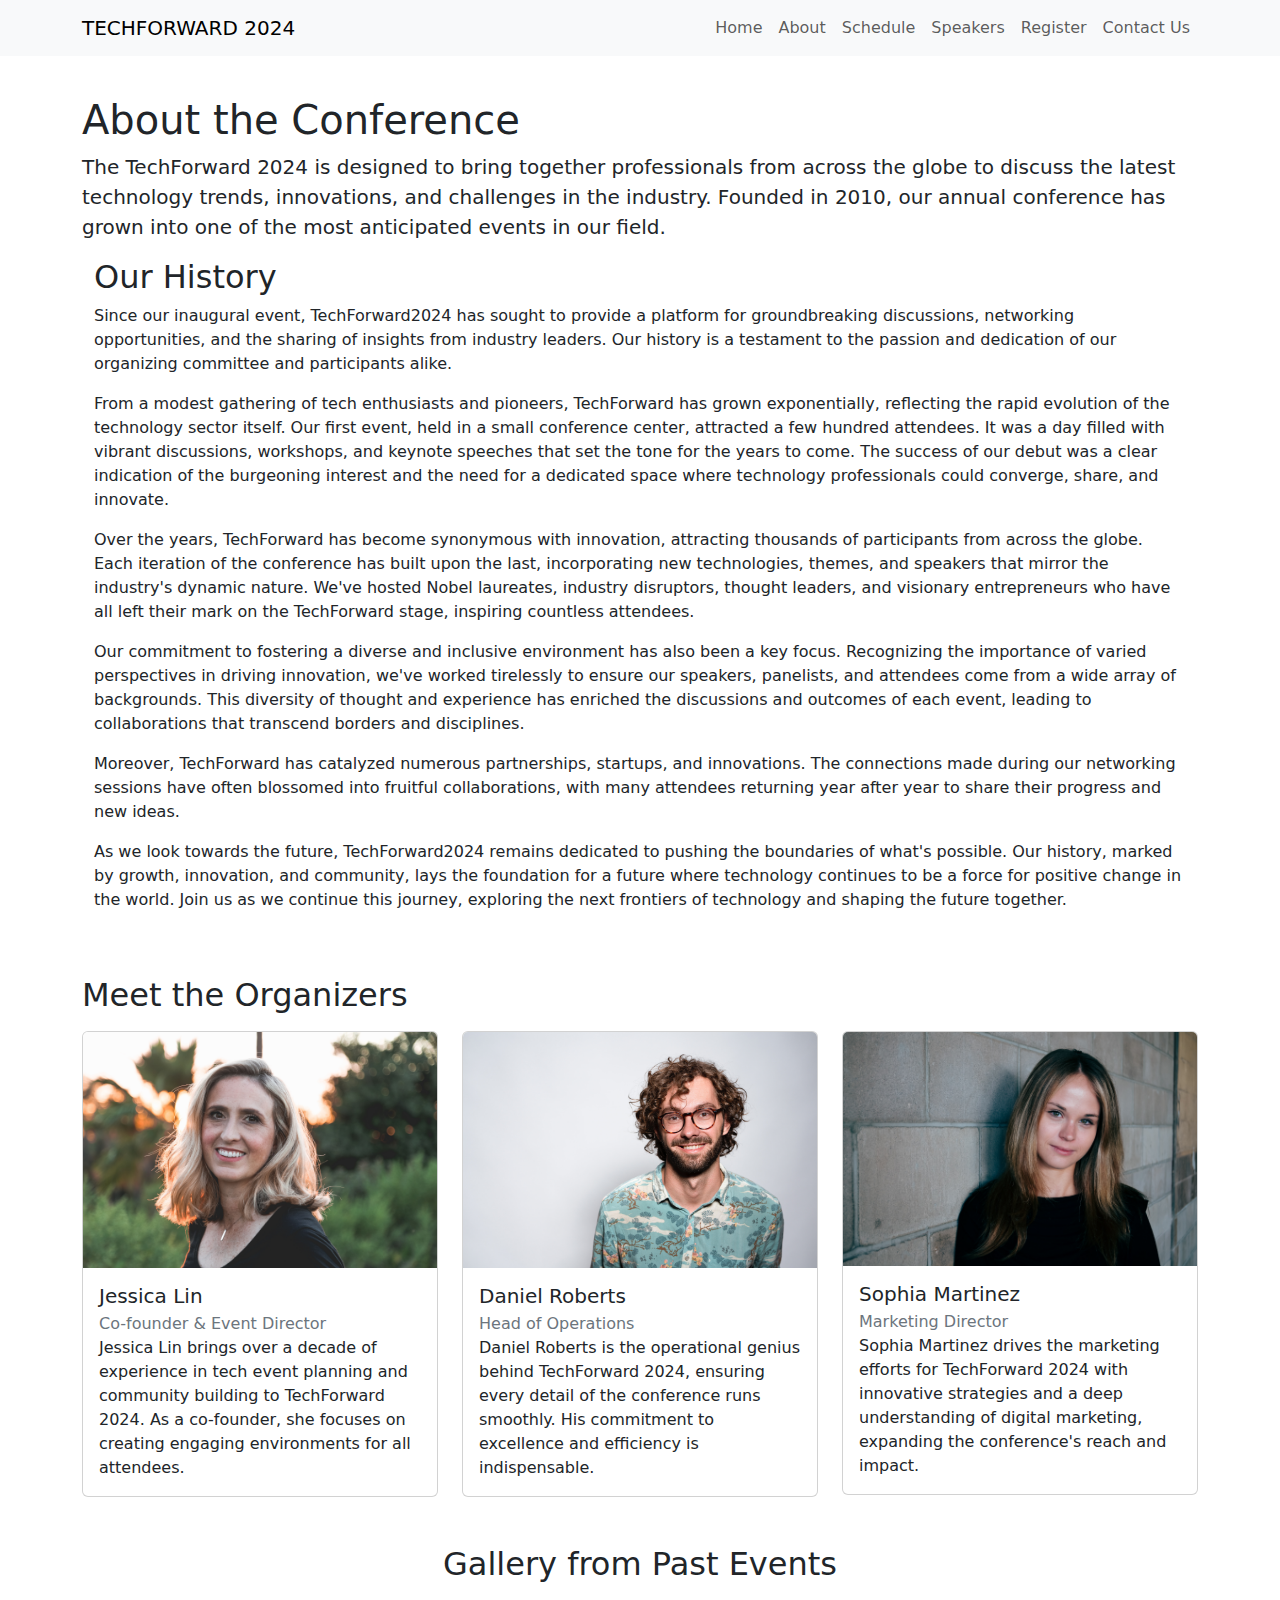
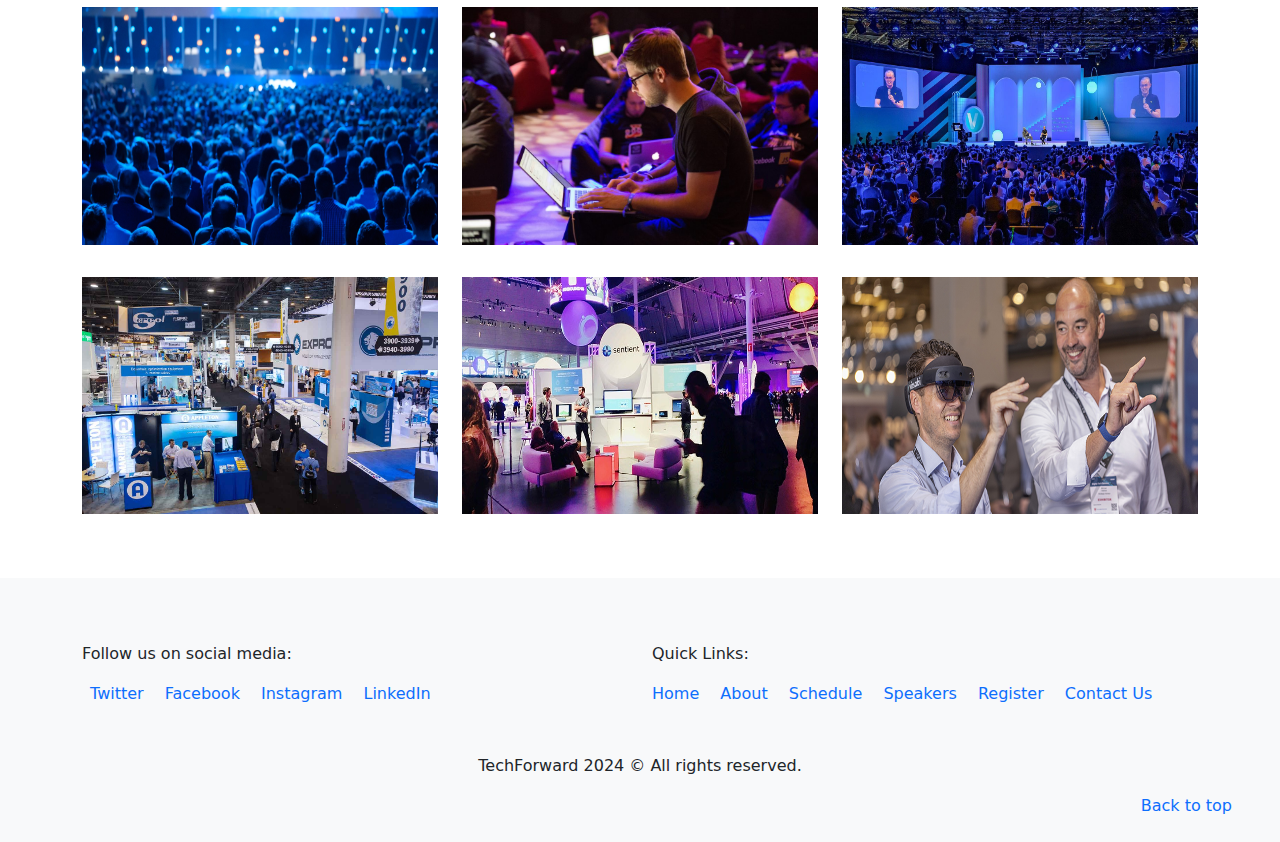
==== about.html @ 902422cc "finished about-page" ====
<html lang="en">
  <head>
    <meta charset="UTF-8" />
    <meta name="viewport" content="width=device-width, initial-scale=1.0" />
    <title>First Project</title>
    <link rel="stylesheet" href="./about.css" />
    <!-- Bootstrap CSS link -->
    <link
      rel="stylesheet"
      href="https://cdn.jsdelivr.net/npm/bootstrap@5.3.3/dist/css/bootstrap.min.css"
    />
    <!-- Font Awesome -->
    <link
      rel="stylesheet"
      href="https://cdnjs.cloudflare.com/ajax/libs/font-awesome/6.5.1/css/all.min.css"
      integrity="sha512-DTOQO9RWCH3ppGqcWaEA1BIZOC6xxalwEsw9c2QQeAIftl+Vegovlnee1c9QX4TctnWMn13TZye+giMm8e2LwA=="
      crossorigin="anonymous"
      referrerpolicy="no-referrer"
    />
  </head>
  <body>
    <!-- Navigation Bar -->
    <nav class="navbar navbar-expand-lg bg-light position-fixed z-3 w-100">
      <div class="container">
        <a class="navbar-brand text-uppercase" href="index.html">
          TechForward 2024
        </a>
        <button
          class="navbar-toggler"
          type="button"
          data-bs-toggle="collapse"
          data-bs-target="#navbarNav"
          aria-controls="navbarNav"
          aria-expanded="false"
          aria-label="Toggle navigation"
        >
          <span class="navbar-toggler-icon"></span>
        </button>
        <div class="collapse navbar-collapse" id="navbarNav">
          <ul class="navbar-nav ms-auto">
            <li class="nav-item">
              <a class="nav-link text-gray" href="index.html">Home</a>
            </li>
            <li class="nav-item">
              <a class="nav-link" href="about.html">About</a>
            </li>
            <li class="nav-item">
              <a class="nav-link" href="schedule.html">Schedule</a>
            </li>
            <li class="nav-item">
              <a class="nav-link" href="speakers.html">Speakers</a>
            </li>
            <li class="nav-item">
              <a class="nav-link" href="register.html">Register</a>
            </li>
            <li class="nav-item">
              <a class="nav-link" href="contact-us.html">Contact Us</a>
            </li>
          </ul>
        </div>
      </div>
    </nav>

    <!-- About the Conference -->
    <div class="container py-5">
      <h1 class="mt-5 fw-normal">About the Conference</h1>
      <p class="fs-5 fw-light">
        The TechForward 2024 is designed to bring together professionals from
        across the globe to discuss the latest technology trends, innovations,
        and challenges in the industry. Founded in 2010, our annual conference
        has grown into one of the most anticipated events in our field.
      </p>
      <div class="container">
        <h2 class="fw-normal">Our History</h2>
        <p>
          Since our inaugural event, TechForward2024 has sought to provide a
          platform for groundbreaking discussions, networking opportunities, and
          the sharing of insights from industry leaders. Our history is a
          testament to the passion and dedication of our organizing committee
          and participants alike.
        </p>
        <p>
          From a modest gathering of tech enthusiasts and pioneers, TechForward
          has grown exponentially, reflecting the rapid evolution of the
          technology sector itself. Our first event, held in a small conference
          center, attracted a few hundred attendees. It was a day filled with
          vibrant discussions, workshops, and keynote speeches that set the tone
          for the years to come. The success of our debut was a clear indication
          of the burgeoning interest and the need for a dedicated space where
          technology professionals could converge, share, and innovate.
        </p>
        <p>
          Over the years, TechForward has become synonymous with innovation,
          attracting thousands of participants from across the globe. Each
          iteration of the conference has built upon the last, incorporating new
          technologies, themes, and speakers that mirror the industry's dynamic
          nature. We've hosted Nobel laureates, industry disruptors, thought
          leaders, and visionary entrepreneurs who have all left their mark on
          the TechForward stage, inspiring countless attendees.
        </p>
        <p>
          Our commitment to fostering a diverse and inclusive environment has
          also been a key focus. Recognizing the importance of varied
          perspectives in driving innovation, we've worked tirelessly to ensure
          our speakers, panelists, and attendees come from a wide array of
          backgrounds. This diversity of thought and experience has enriched the
          discussions and outcomes of each event, leading to collaborations that
          transcend borders and disciplines.
        </p>
        <p>
          Moreover, TechForward has catalyzed numerous partnerships, startups,
          and innovations. The connections made during our networking sessions
          have often blossomed into fruitful collaborations, with many attendees
          returning year after year to share their progress and new ideas.
        </p>
        <p>
          As we look towards the future, TechForward2024 remains dedicated to
          pushing the boundaries of what's possible. Our history, marked by
          growth, innovation, and community, lays the foundation for a future
          where technology continues to be a force for positive change in the
          world. Join us as we continue this journey, exploring the next
          frontiers of technology and shaping the future together.
        </p>
      </div>
    </div>

    <!-- Meet the Organizers-->
    <div class="container">
      <h2 class="fw-normal pb-2">Meet the Organizers</h2>
      <div class="row">
        <div class="col-md-4">
          <div class="card" >
            <img
              src="./img/person-6.jpg"
              class="card-img-top"
              alt="Jessica Lin"
            />
            <div class="card-body">
              <h5 class="card-title">Jessica Lin</h5>
              <p class="card-subtitle text-secondary">
                Co-founder & Event Director
              </p>
              <p class="card-text fs-6">
                Jessica Lin brings over a decade of experience in tech event
                planning and community building to TechForward 2024. As a
                co-founder, she focuses on creating engaging
                environments for all attendees.
              </p>
            </div>
          </div>
        </div>
        <div class="col-md-4">
          <div class="card" >
            <img
              src="./img/person-5.jpg"
              class="card-img-top"
              alt="Daniel Roberts"
            />
            <div class="card-body">
              <h5 class="card-title">Daniel Roberts</h5>
              <p class="card-subtitle text-secondary">Head of Operations</p>
              <p class="card-text">
                Daniel Roberts is the operational genius behind TechForward
                2024, ensuring every detail of the conference runs smoothly. His
                commitment to excellence and efficiency is indispensable. 
              </p>
            </div>
          </div>
        </div>
        <div class="col-md-4">
          <div class="card" >
            <img
              src="./img/person-4.jpg"
              class="card-img-top"
              alt="Sophia Martinez"
            />
            <div class="card-body">
              <h5 class="card-title">Sophia Martinez</h5>
              <p class="card-subtitle text-secondary">Marketing Director</p>
              <p class="card-text">
                Sophia Martinez drives the marketing efforts for TechForward
                2024 with innovative strategies and a deep understanding of
                digital marketing, expanding the conference's reach and impact.
              </p>
            </div>
          </div>
        </div>
      </div>
    </div>

    <!-- Gallery from Past Events-->
    <div class="container py-5">
        <h2 class="text-center">Gallery from Past Events</h2>
    
        <div class="row">
            <div class="col-md-4 d-flex align-items-stretch">
                <img class="img-fluid gallery-img py-3" src="./img/past-event-1.jpg" alt="past-event-1">
            </div>
            <div class="col-md-4 d-flex align-items-stretch">
                <img class="img-fluid gallery-img py-3" src="./img/past-event-2.jpg" alt="past-event-2">
            </div>
            <div class="col-md-4 d-flex align-items-stretch">
                <img class="img-fluid gallery-img py-3" src="./img/past-event-3.jpg" alt="past-event-3">
            </div>
        </div>
    
        <div class="row">
            <div class="col-md-4 d-flex align-items-stretch">
                <img class="img-fluid gallery-img py-3" src="./img/past-event-4.jpg" alt="past-event-4">
            </div>
            <div class="col-md-4 d-flex align-items-stretch">
                <img class="img-fluid gallery-img py-3" src="./img/past-event-5.jpg" alt="past-event-5">
            </div>
            <div class="col-md-4 d-flex align-items-stretch">
                <img class="img-fluid gallery-img py-3" src="./img/past-event-6.jpg" alt="past-event-6">
            </div>
        </div>
    </div>
    <!-- Footer -->
    <div class="container-fluid bg-body-tertiary p-5">
      <div class="container">
        <div class="row">
          <div class="col-md-6">
            <div class="row">
              <div class="col">
                <p class="fw-lighter mt-3">Follow us on social media:</p>
              </div>
            </div>
            <div class="row">
              <div class="col">
                <a
                  class="text-decoration-none m-2"
                  href="https://twitter.com"
                  class="social-link"
                  target="_blank"
                >
                  <i class="fa-brands fa-twitter"></i> Twitter
                </a>
                <a
                  class="text-decoration-none m-2"
                  href="https://facebook.com"
                  class="social-link"
                  target="_blank"
                >
                  <i class="fa-brands fa-square-facebook"></i> Facebook
                </a>
                <a
                  class="text-decoration-none m-2"
                  href="https://instagram.com"
                  class="social-link"
                  target="_blank"
                >
                  <i class="fa-brands fa-instagram"></i> Instagram
                </a>
                <a
                  class="text-decoration-none m-2"
                  href="https://linkedin.com"
                  class="social-link"
                  target="_blank"
                >
                  <i class="fa-brands fa-linkedin"></i> LinkedIn
                </a>
              </div>
            </div>
          </div>
          <div class="col-md-6">
            <p class="fw-lighter mt-3">Quick Links:</p>
            <a class="text-decoration-none quick-link" href="index.html"
              >Home</a
            >
            <a class="text-decoration-none p-3 quick-link" href="about.html"
              >About</a
            >
            <a class="text-decoration-none quick-link" href="schedule.html"
              >Schedule</a
            >
            <a class="text-decoration-none p-3 quick-link" href="speakers.html"
              >Speakers</a
            >
            <a class="text-decoration-none quick-link" href="register.html"
              >Register</a
            >
            <a
              class="text-decoration-none p-3 quick-link"
              href="contact-us.html"
              >Contact Us</a
            >
          </div>
        </div>
      </div>
      <div class="row">
        <div class="col-md-12">
          <p class="text-center pt-5 fw-lighter">
            TechForward 2024 © All rights reserved.
          </p>
        </div>
      </div>

      <a class="ms-auto text-decoration-none float-end quick-link" href="#"
        >Back to top</a
      >
    </div>

    <!-- Bootstrap JS link -->
    <script src="https://cdn.jsdelivr.net/npm/bootstrap@5.3.3/dist/js/bootstrap.bundle.min.js"></script>
  </body>
</html>
---- about.css ----
.gallery-img {
    width: 100%;
    height: auto;
    border-radius: 10px;
    transition: transform 0.3s ease-in-out;
    cursor: pointer;
}

.gallery-img:hover {
    transform: scale(1.05); 
}
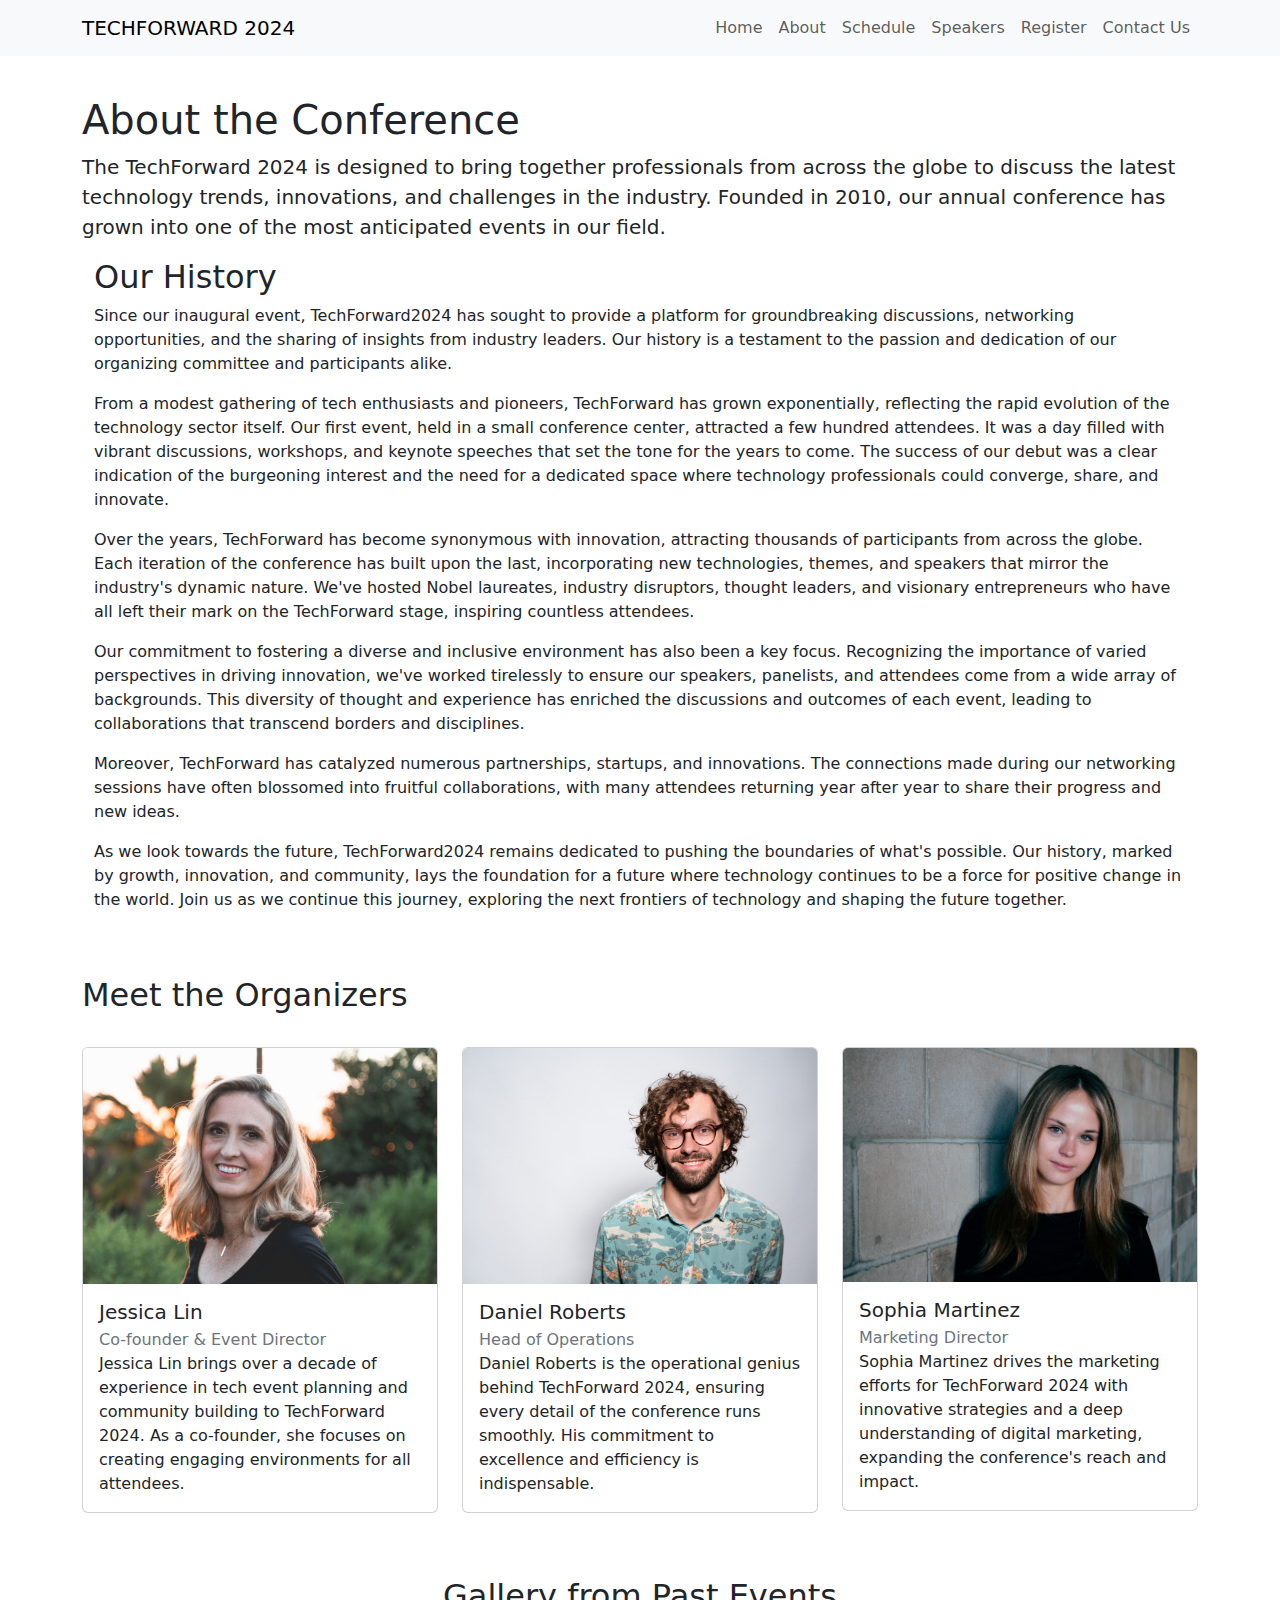
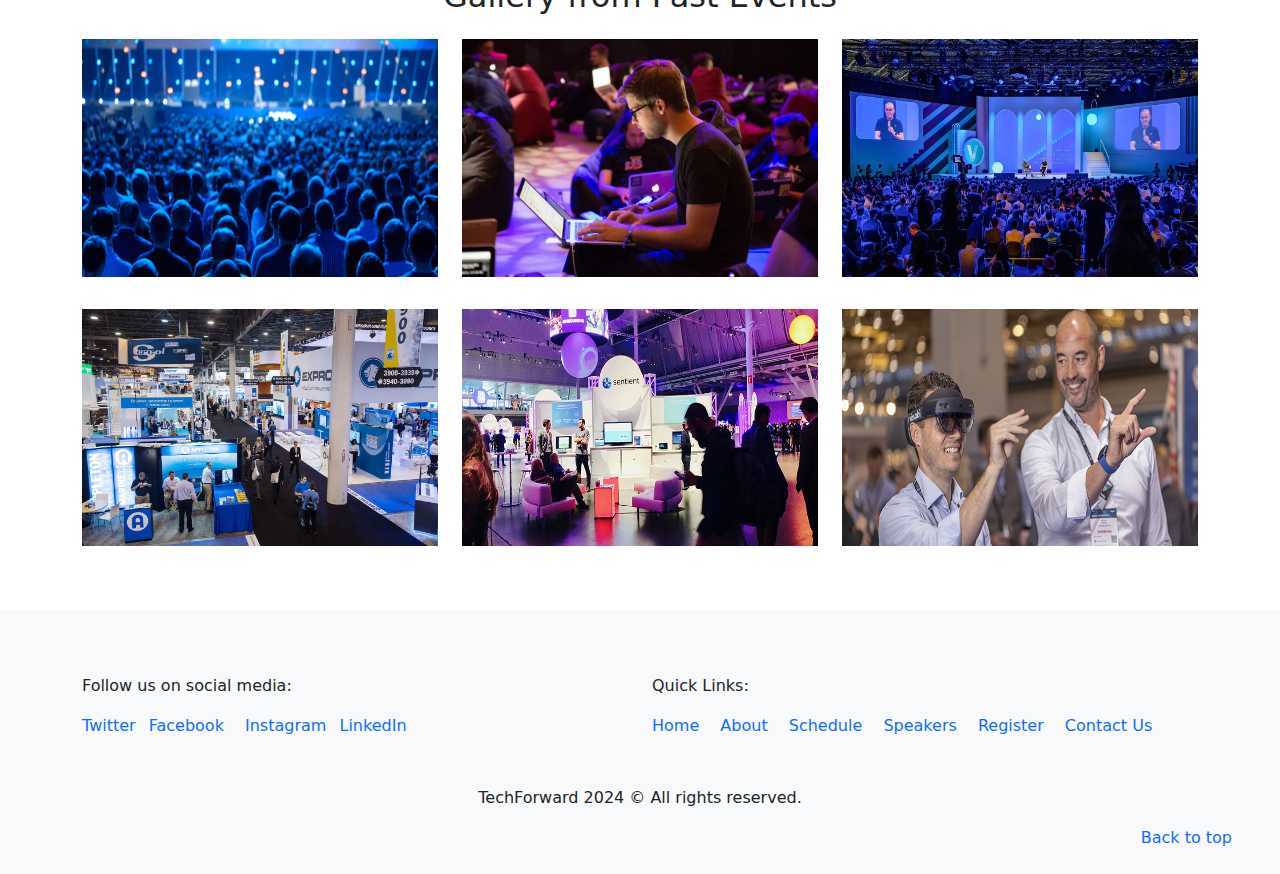
==== commit 3368d091: "made the structure for the table" ====
--- a/about.html
+++ b/about.html
@@ -129,7 +129,7 @@
       <h2 class="fw-normal pb-2">Meet the Organizers</h2>
       <div class="row">
         <div class="col-md-4">
-          <div class="card" >
+          <div class="card my-3" >
             <img
               src="./img/person-6.jpg"
               class="card-img-top"
@@ -150,7 +150,7 @@
           </div>
         </div>
         <div class="col-md-4">
-          <div class="card" >
+          <div class="card my-3" >
             <img
               src="./img/person-5.jpg"
               class="card-img-top"
@@ -168,7 +168,7 @@
           </div>
         </div>
         <div class="col-md-4">
-          <div class="card" >
+          <div class="card my-3" >
             <img
               src="./img/person-4.jpg"
               class="card-img-top"
@@ -216,90 +216,55 @@
             </div>
         </div>
     </div>
-    <!-- Footer -->
-    <div class="container-fluid bg-body-tertiary p-5">
-      <div class="container">
-        <div class="row">
-          <div class="col-md-6">
-            <div class="row">
-              <div class="col">
-                <p class="fw-lighter mt-3">Follow us on social media:</p>
-              </div>
-            </div>
-            <div class="row">
-              <div class="col">
-                <a
-                  class="text-decoration-none m-2"
-                  href="https://twitter.com"
-                  class="social-link"
-                  target="_blank"
-                >
-                  <i class="fa-brands fa-twitter"></i> Twitter
-                </a>
-                <a
-                  class="text-decoration-none m-2"
-                  href="https://facebook.com"
-                  class="social-link"
-                  target="_blank"
-                >
-                  <i class="fa-brands fa-square-facebook"></i> Facebook
-                </a>
-                <a
-                  class="text-decoration-none m-2"
-                  href="https://instagram.com"
-                  class="social-link"
-                  target="_blank"
-                >
-                  <i class="fa-brands fa-instagram"></i> Instagram
-                </a>
-                <a
-                  class="text-decoration-none m-2"
-                  href="https://linkedin.com"
-                  class="social-link"
-                  target="_blank"
-                >
-                  <i class="fa-brands fa-linkedin"></i> LinkedIn
-                </a>
-              </div>
-            </div>
-          </div>
-          <div class="col-md-6">
-            <p class="fw-lighter mt-3">Quick Links:</p>
-            <a class="text-decoration-none quick-link" href="index.html"
-              >Home</a
-            >
-            <a class="text-decoration-none p-3 quick-link" href="about.html"
-              >About</a
-            >
-            <a class="text-decoration-none quick-link" href="schedule.html"
-              >Schedule</a
-            >
-            <a class="text-decoration-none p-3 quick-link" href="speakers.html"
-              >Speakers</a
-            >
-            <a class="text-decoration-none quick-link" href="register.html"
-              >Register</a
-            >
-            <a
-              class="text-decoration-none p-3 quick-link"
-              href="contact-us.html"
-              >Contact Us</a
-            >
-          </div>
-        </div>
-      </div>
-      <div class="row">
-        <div class="col-md-12">
-          <p class="text-center pt-5 fw-lighter">
-            TechForward 2024 © All rights reserved.
-          </p>
-        </div>
-      </div>
-
-      <a class="ms-auto text-decoration-none float-end quick-link" href="#"
-        >Back to top</a
-      >
-    </div>
+       <!-- Footer -->
+<div class="container-fluid bg-body-tertiary p-5">
+  <div class="container">
+    <div class="row">
+      <div class="col-md-6">
+        <div class="row">
+          <div class="col">
+            <p class="fw-lighter mt-3">Follow us on social media:</p>
+          </div>
+        </div>
+        <div class="row">
+          <div class="col">
+            <a class="text-decoration-none" href="https://twitter.com" class="social-link" target="_blank">
+              <i  class="fa-brands fa-twitter"></i> Twitter
+            </a>
+            <a class="text-decoration-none m-2" href="https://facebook.com" class="social-link" target="_blank">
+              <i class="fa-brands fa-square-facebook"></i> Facebook
+            </a>
+            <a class="text-decoration-none m-2" href="https://instagram.com" class="social-link" target="_blank">
+              <i class="fa-brands fa-instagram"></i> Instagram
+            </a>
+            <a class="text-decoration-none" href="https://linkedin.com" class="social-link" target="_blank">
+              <i class="fa-brands fa-linkedin "></i> LinkedIn
+            </a>
+          </div>
+        </div>
+      </div>
+      <div class="col-md-6">
+        <p class="fw-lighter mt-3">Quick Links:</p>
+        <a class="text-decoration-none quick-link" href="index.html">Home</a>
+        <a class="text-decoration-none p-3 quick-link" href="about.html">About</a>
+        <a class="text-decoration-none quick-link" href="schedule.html">Schedule</a>
+        <a class="text-decoration-none p-3 quick-link" href="speakers.html">Speakers</a>
+        <a class="text-decoration-none quick-link" href="register.html">Register</a>
+        <a class="text-decoration-none p-3 quick-link" href="contact-us.html">Contact Us</a>
+      </div>
+    </div>
+  </div>
+  <div class="row">
+    <div class="col-md-12">
+      <p class="text-center pt-5 fw-lighter">
+        TechForward 2024 © All rights reserved.
+      </p>
+    </div>
+  </div>
+
+  <a class="ms-auto text-decoration-none float-end quick-link" href="#">Back to top</a>
+</div>
+
 
     <!-- Bootstrap JS link -->
     <script src="https://cdn.jsdelivr.net/npm/bootstrap@5.3.3/dist/js/bootstrap.bundle.min.js"></script>
